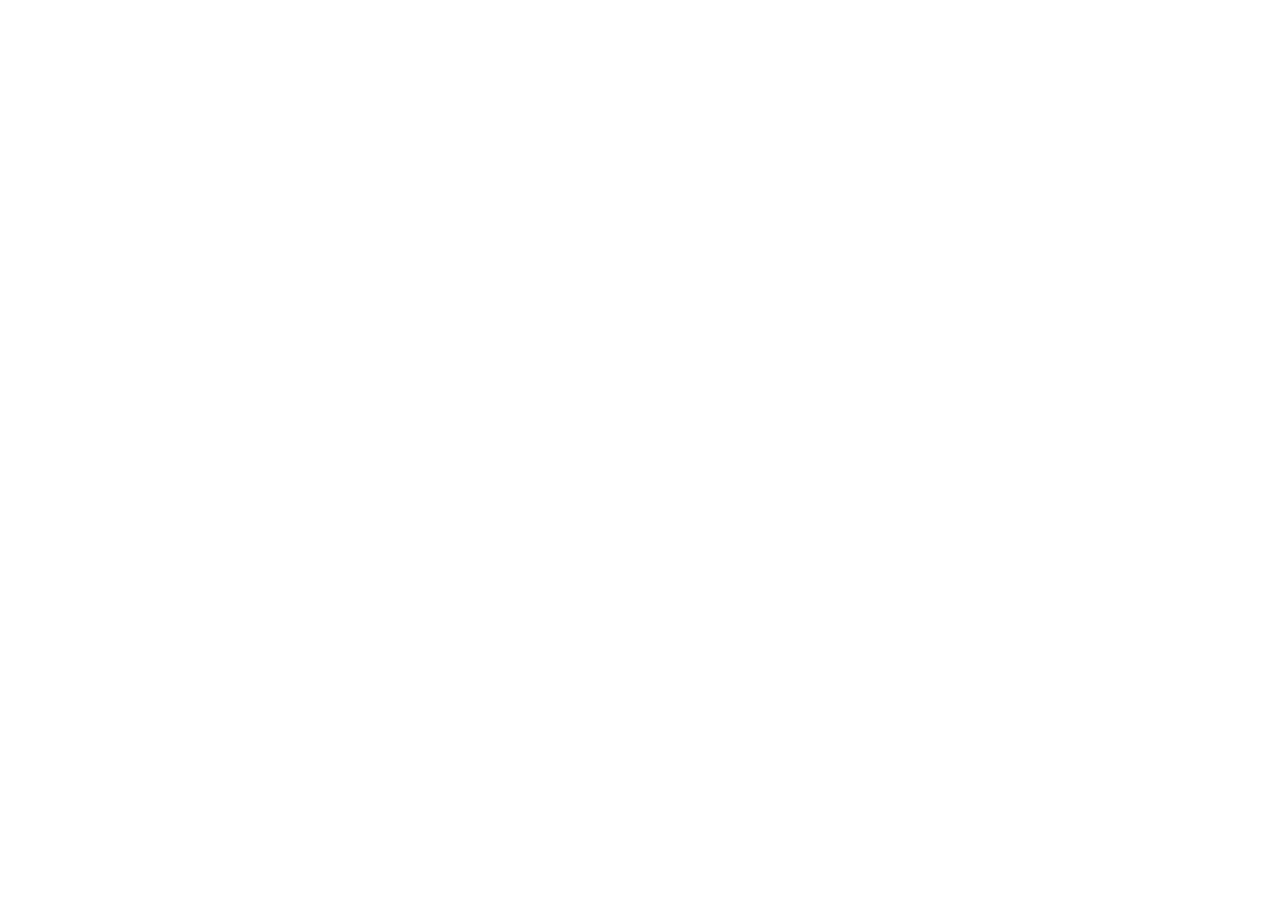
==== index.html @ ae6b5eb0 "Add files via upload" ====
<!DOCTYPE html>
<html lang="fr">
<head>
<meta charset="utf-8">
<meta name="viewport" content="width=device-width, initial-scale=1">
<title>La Dcouverte — média musical indépendant</title>
<meta name="description" content="La Dcouverte : média musical indépendant dédié aux scènes émergentes. Articles, interviews, débats, coups de cœur.">
<meta property="og:title" content="La Dcouverte — média musical indépendant">
<meta property="og:description" content="La musique qu'on écoutera demain, on en parle aujourd'hui.">
<meta property="og:type" content="website">
<link rel="preconnect" href="https://fonts.googleapis.com">
<link rel="preconnect" href="https://fonts.gstatic.com" crossorigin>
<link href="https://fonts.googleapis.com/css2?family=Archivo:wght@600;800;900&family=Inter:wght@400;500;600&display=swap" rel="stylesheet">
<link rel="stylesheet" href="assets/css/style.css">
</head>
<body>
<header data-nav></header>

<main id="app"></main>

<footer data-footer></footer>

<script src="assets/js/config.js"></script>
<script src="data/seed.js"></script>
<script src="assets/js/app.js"></script>
<script>
LAD.boot("index.html", function () {
  var C = LAD.store.content, U = LAD.util, h = C.home, s = C.settings;
  var pub = (C.articles || []).filter(function (a) { return a.published !== false; })
    .sort(function (a, b) { return String(b.date).localeCompare(String(a.date)); });
  var featured = pub.filter(function (a) { return a.slug === h.featuredSlug; })[0] || pub[0];
  var rest = pub.filter(function (a) { return a !== featured; }).slice(0, 3);

  function cover(a, cls, markCls) {
    return a && a.cover
      ? '<img src="' + U.esc(a.cover) + '" alt="' + U.esc(a.title) + '">'
      : LAD.mark(markCls || "mark-sm");
  }

  var html = '';

  /* ---- Hero ---- */
  html += '<section class="hero"><div class="wrap hero-grid">' +
    '<div><span class="kicker">' + U.esc(h.heroKicker || s.tagline) + '</span>' +
    '<h1>' + U.esc(h.heroTitle) + '</h1>' +
    '<p>' + U.esc(h.heroText) + '</p>' +
    '<div class="hero-actions">' +
      '<a class="btn accent" href="' + U.esc(h.heroCtaUrl || "articles.html") + '">' + U.esc(h.heroCtaLabel || "Lire les articles") + '</a>' +
      '<a class="btn ghost" href="forum.html">Poser une question</a>' +
    '</div></div>' +
    '<div class="hero-art">' + (h.heroImage ? '<img src="' + U.esc(h.heroImage) + '" alt="">' : LAD.mark("mark-lg")) + '</div>' +
    '</div></section>';

  /* ---- À la une ---- */
  if (featured) {
    html += '<section class="section"><div class="wrap">' +
      '<div class="section-head"><h2>À la une</h2><a class="link" href="articles.html">Tous les articles →</a></div>' +
      '<a class="feature" href="' + LAD.articleUrl(featured) + '">' +
        '<div class="card-media">' + cover(featured, "", "mark-sm") + '</div>' +
        '<div class="feature-body"><span class="card-kicker">' + U.esc(featured.kicker || "Article") + '</span>' +
        '<h3>' + U.esc(featured.title) + '</h3>' +
        '<p class="muted">' + U.esc(featured.excerpt) + '</p>' +
        '<div class="card-meta"><span>' + U.esc(featured.author || "") + '</span><span>' + U.date(featured.date) + '</span></div>' +
      '</div></a></div></section>';
  }

  /* ---- Actus ---- */
  if ((h.actus || []).length) {
    html += '<section class="section"><div class="wrap">' +
      '<div class="section-head"><h2>Nos actualités</h2></div>' +
      h.actus.map(function (a) {
        var t = '<div><h4>' + U.esc(a.title) + '</h4><p>' + U.esc(a.text) + '</p></div>';
        var inner = '<div class="date">' + U.date(a.date) + '</div>' + t;
        return a.url ? '<a class="actu" href="' + U.esc(a.url) + '">' + inner + '</a>'
                     : '<div class="actu">' + inner + '</div>';
      }).join('') +
      '</div></section>';
  }

  /* ---- Coups de cœur ---- */
  if ((h.coupsDeCoeur || []).length) {
    html += '<section class="section"><div class="wrap">' +
      '<div class="section-head"><h2>Coups de cœur</h2><span class="link">La sélection de la rédaction</span></div>' +
      '<div class="grid c3">' + h.coupsDeCoeur.map(function (c) {
        var body = '<div class="cover">' + (c.cover ? '<img src="' + U.esc(c.cover) + '" alt="">' : U.esc((c.artist || "?")[0])) + '</div>' +
          '<div class="meta"><div class="artist">' + U.esc(c.artist) + '</div>' +
          '<div class="track">' + U.esc(c.title) + '</div>' +
          '<div class="why">' + U.esc(c.why) + '</div></div>';
        return c.listenUrl
          ? '<a class="pick" href="' + U.esc(c.listenUrl) + '" target="_blank" rel="noopener">' + body + '</a>'
          : '<div class="pick">' + body + '</div>';
      }).join('') + '</div></div></section>';
  }

  /* ---- Derniers articles ---- */
  if (rest.length) {
    html += '<section class="section"><div class="wrap">' +
      '<div class="section-head"><h2>À lire aussi</h2></div>' +
      '<div class="grid c3">' + rest.map(function (a) {
        return '<a class="card" href="' + LAD.articleUrl(a) + '">' +
          '<div class="card-media">' + cover(a) + '</div>' +
          '<div class="card-body"><span class="card-kicker">' + U.esc(a.kicker || "Article") + '</span>' +
          '<h3>' + U.esc(a.title) + '</h3><p>' + U.esc(a.excerpt) + '</p>' +
          '<div class="card-meta"><span>' + U.date(a.date) + '</span></div></div></a>';
      }).join('') + '</div></div></section>';
  }

  /* ---- Rubriques ---- */
  if ((h.rubriques || []).length) {
    html += '<section class="section"><div class="wrap">' +
      '<div class="section-head"><h2>Nos formats</h2></div>' +
      '<div class="grid c3">' + h.rubriques.map(function (r) {
        return '<div class="rubrique"><h4>' + U.esc(r.name) + '</h4><p>' + U.esc(r.desc) + '</p></div>';
      }).join('') + '</div></div></section>';
  }

  /* ---- CTA forum ---- */
  html += '<section class="section"><div class="wrap"><div class="panel" style="display:flex;gap:24px;align-items:center;justify-content:space-between;flex-wrap:wrap">' +
    '<div style="max-width:52ch"><h2 style="font-size:28px;margin:0 0 6px">Un avis, une question, une reco ?</h2>' +
    '<p class="muted" style="margin:0">Le blog de La Dcouverte est ouvert : pose ta question, lance un débat, partage une découverte.</p></div>' +
    '<a class="btn accent" href="forum.html">Ouvrir le blog</a></div></div></section>';

  document.getElementById("app").innerHTML = html;
});
</script>
</body>
</html>
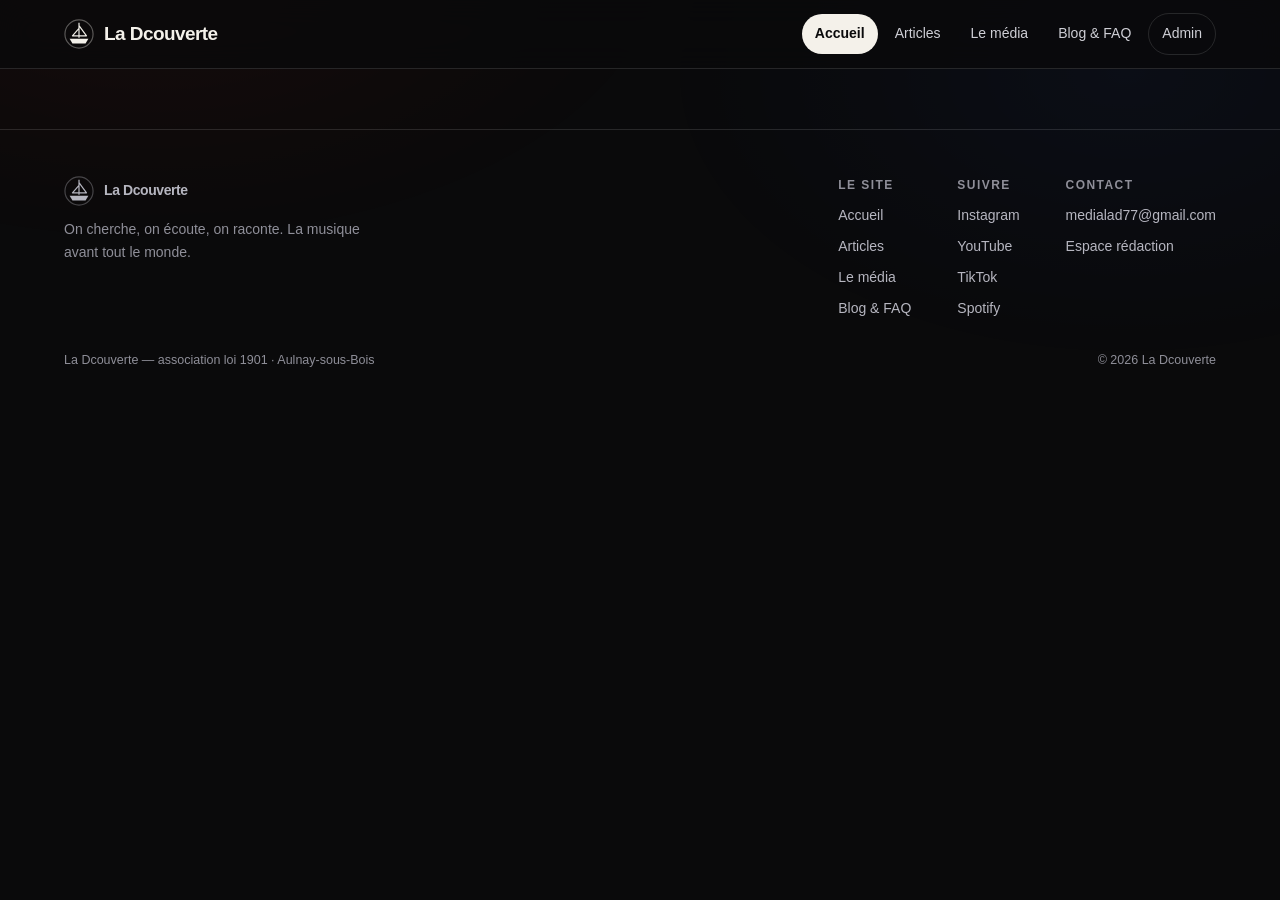
==== commit b12489d3: "Add files via upload" ====
--- a/index.html
+++ b/index.html
@@ -34,7 +34,7 @@
   function cover(a, cls, markCls) {
     return a && a.cover
       ? '<img src="' + U.esc(a.cover) + '" alt="' + U.esc(a.title) + '">'
-      : LAD.mark(markCls || "mark-sm");
+      : LAD.placeholder();
   }
 
   var html = '';
@@ -48,7 +48,7 @@
       '<a class="btn accent" href="' + U.esc(h.heroCtaUrl || "articles.html") + '">' + U.esc(h.heroCtaLabel || "Lire les articles") + '</a>' +
       '<a class="btn ghost" href="forum.html">Poser une question</a>' +
     '</div></div>' +
-    '<div class="hero-art">' + (h.heroImage ? '<img src="' + U.esc(h.heroImage) + '" alt="">' : LAD.mark("mark-lg")) + '</div>' +
+    '<div class="hero-art">' + (h.heroImage ? '<img src="' + U.esc(h.heroImage) + '" alt="">' : LAD.placeholder("hero")) + '</div>' +
     '</div></section>';
 
   /* ---- À la une ---- */
@@ -56,7 +56,7 @@
     html += '<section class="section"><div class="wrap">' +
       '<div class="section-head"><h2>À la une</h2><a class="link" href="articles.html">Tous les articles →</a></div>' +
       '<a class="feature" href="' + LAD.articleUrl(featured) + '">' +
-        '<div class="card-media">' + cover(featured, "", "mark-sm") + '</div>' +
+        '<div class="card-media">' + cover(featured) + '</div>' +
         '<div class="feature-body"><span class="card-kicker">' + U.esc(featured.kicker || "Article") + '</span>' +
         '<h3>' + U.esc(featured.title) + '</h3>' +
         '<p class="muted">' + U.esc(featured.excerpt) + '</p>' +
--- a/assets/css/style.css
+++ b/assets/css/style.css
@@ -0,0 +1,393 @@
+/* ==========================================================================
+   La Dcouverte — feuille de style principale
+   ========================================================================== */
+
+:root {
+  --accent: #ff3b1f;
+  --accent-2: #2f6bff;
+  --ink: #0a0a0b;
+  --ink-2: #121215;
+  --ink-3: #1b1b20;
+  --line: rgba(255, 255, 255, 0.12);
+  --paper: #f4f1ea;
+  --muted: #8f8f99;
+  --radius: 14px;
+  --max: 1200px;
+  --font-display: "Archivo", "Helvetica Neue", Arial, sans-serif;
+  --font-body: "Inter", -apple-system, BlinkMacSystemFont, "Segoe UI", Roboto, sans-serif;
+}
+
+* { box-sizing: border-box; }
+
+html { scroll-behavior: smooth; }
+
+body {
+  margin: 0;
+  background: var(--ink);
+  color: var(--paper);
+  font-family: var(--font-body);
+  font-size: 16px;
+  line-height: 1.65;
+  -webkit-font-smoothing: antialiased;
+}
+
+body::before {
+  content: "";
+  position: fixed;
+  inset: 0;
+  pointer-events: none;
+  z-index: 0;
+  opacity: 0.35;
+  background:
+    radial-gradient(900px 500px at 12% -5%, rgba(255, 59, 31, 0.16), transparent 60%),
+    radial-gradient(800px 500px at 88% 8%, rgba(47, 107, 255, 0.14), transparent 60%);
+}
+
+img { max-width: 100%; display: block; }
+a { color: inherit; text-decoration: none; }
+
+h1, h2, h3, h4 {
+  font-family: var(--font-display);
+  font-weight: 800;
+  letter-spacing: -0.02em;
+  line-height: 1.05;
+  margin: 0 0 0.5em;
+}
+
+.wrap { width: 100%; max-width: var(--max); margin: 0 auto; padding: 0 24px; position: relative; z-index: 1; }
+.stack > * + * { margin-top: 14px; }
+.muted { color: var(--muted); }
+.center { text-align: center; }
+.hide { display: none !important; }
+
+/* ---------- Nav ---------------------------------------------------------- */
+.nav {
+  position: sticky;
+  top: 0;
+  z-index: 50;
+  background: rgba(10, 10, 11, 0.78);
+  backdrop-filter: blur(14px);
+  border-bottom: 1px solid var(--line);
+}
+.nav-inner { display: flex; align-items: center; gap: 24px; height: 68px; }
+.brand { display: flex; align-items: center; gap: 10px; font-family: var(--font-display); font-weight: 800; letter-spacing: -0.03em; font-size: 19px; }
+.brand img { height: 30px; width: auto; }
+.brand .mark { width: 30px; height: 30px; flex: 0 0 30px; }
+.nav-links { display: flex; gap: 4px; margin-left: auto; align-items: center; flex-wrap: wrap; }
+.nav-links a {
+  padding: 8px 13px;
+  border-radius: 999px;
+  font-size: 14px;
+  font-weight: 500;
+  color: #cfcfd6;
+  transition: 0.18s;
+}
+.nav-links a:hover { background: rgba(255, 255, 255, 0.08); color: #fff; }
+.nav-links a.active { background: var(--paper); color: var(--ink); font-weight: 600; }
+.nav-burger { display: none; margin-left: auto; background: none; border: 1px solid var(--line); color: var(--paper); border-radius: 10px; padding: 8px 11px; font-size: 16px; }
+
+/* ---------- Boutons ------------------------------------------------------ */
+.btn {
+  display: inline-flex;
+  align-items: center;
+  gap: 8px;
+  padding: 12px 22px;
+  border-radius: 999px;
+  border: 1px solid transparent;
+  background: var(--paper);
+  color: var(--ink);
+  font-weight: 600;
+  font-size: 15px;
+  cursor: pointer;
+  transition: 0.18s;
+  font-family: var(--font-body);
+}
+.btn:hover { transform: translateY(-1px); }
+.btn.accent { background: var(--accent); color: #fff; }
+.btn.ghost { background: transparent; border-color: var(--line); color: var(--paper); }
+.btn.ghost:hover { border-color: var(--paper); }
+.btn.sm { padding: 8px 15px; font-size: 13px; }
+.btn.danger { background: transparent; border-color: rgba(255, 59, 31, 0.5); color: #ff7c68; }
+
+/* ---------- Hero -------------------------------------------------------- */
+.hero { padding: 88px 0 64px; }
+.hero-grid { display: grid; grid-template-columns: 1.15fr 0.85fr; gap: 56px; align-items: center; }
+.kicker {
+  display: inline-block;
+  font-size: 12px;
+  font-weight: 700;
+  letter-spacing: 0.16em;
+  text-transform: uppercase;
+  color: var(--accent);
+  margin-bottom: 18px;
+}
+.hero h1 { font-size: clamp(38px, 6vw, 74px); }
+.hero p { font-size: 18px; color: #cbcbd4; max-width: 56ch; }
+.hero-actions { display: flex; gap: 12px; flex-wrap: wrap; margin-top: 26px; }
+.hero-art {
+  aspect-ratio: 4 / 5;
+  border-radius: 20px;
+  border: 1px solid var(--line);
+  overflow: hidden;
+  background:
+    linear-gradient(140deg, rgba(255, 59, 31, 0.28), rgba(47, 107, 255, 0.22)),
+    var(--ink-2);
+  display: grid;
+  place-items: center;
+}
+.hero-art img { width: 100%; height: 100%; object-fit: cover; }
+.hero-art .mark-lg { width: 46%; opacity: 0.9; }
+
+/* ---------- Sections ---------------------------------------------------- */
+.section { padding: 56px 0; }
+.section-head { display: flex; align-items: flex-end; justify-content: space-between; gap: 20px; margin-bottom: 28px; flex-wrap: wrap; }
+.section-head h2 { font-size: clamp(26px, 3.4vw, 40px); margin: 0; }
+.section-head .link { font-size: 14px; color: var(--muted); border-bottom: 1px solid var(--line); padding-bottom: 2px; }
+.section-head .link:hover { color: var(--paper); border-color: var(--paper); }
+.divider { height: 1px; background: var(--line); border: 0; margin: 0; }
+
+/* ---------- Grilles / cartes -------------------------------------------- */
+.grid { display: grid; gap: 22px; }
+.grid.c2 { grid-template-columns: repeat(2, 1fr); }
+.grid.c3 { grid-template-columns: repeat(3, 1fr); }
+.grid.c4 { grid-template-columns: repeat(4, 1fr); }
+
+.card {
+  background: var(--ink-2);
+  border: 1px solid var(--line);
+  border-radius: var(--radius);
+  overflow: hidden;
+  transition: 0.2s;
+  display: flex;
+  flex-direction: column;
+}
+.card:hover { border-color: rgba(255, 255, 255, 0.28); transform: translateY(-2px); }
+.card-media {
+  aspect-ratio: 16 / 10;
+  background: linear-gradient(135deg, rgba(255, 59, 31, 0.22), rgba(47, 107, 255, 0.2)), var(--ink-3);
+  display: grid;
+  place-items: center;
+  position: relative;
+}
+.card-media img { width: 100%; height: 100%; object-fit: cover; }
+.card-media .mark-sm { width: 34%; opacity: 0.5; }
+.card-body { padding: 18px 20px 22px; display: flex; flex-direction: column; gap: 8px; flex: 1; }
+.card-kicker { font-size: 11px; font-weight: 700; letter-spacing: 0.14em; text-transform: uppercase; color: var(--accent); }
+.card h3 { font-size: 20px; margin: 0; }
+.card p { margin: 0; font-size: 14.5px; color: #b6b6c0; }
+.card-meta { margin-top: auto; padding-top: 10px; font-size: 12.5px; color: var(--muted); display: flex; gap: 10px; flex-wrap: wrap; }
+
+.feature { display: grid; grid-template-columns: 1.1fr 1fr; gap: 0; border: 1px solid var(--line); border-radius: 18px; overflow: hidden; background: var(--ink-2); }
+.feature .card-media { aspect-ratio: auto; min-height: 320px; }
+.feature-body { padding: 40px; display: flex; flex-direction: column; justify-content: center; gap: 14px; }
+.feature-body h3 { font-size: clamp(24px, 3vw, 36px); margin: 0; }
+
+.actu {
+  display: grid;
+  grid-template-columns: 92px 1fr;
+  gap: 18px;
+  padding: 20px 0;
+  border-top: 1px solid var(--line);
+  align-items: baseline;
+}
+.actu:last-child { border-bottom: 1px solid var(--line); }
+.actu .date { font-size: 12px; letter-spacing: 0.08em; text-transform: uppercase; color: var(--muted); }
+.actu h4 { margin: 0 0 4px; font-size: 19px; }
+.actu p { margin: 0; font-size: 14.5px; color: #b6b6c0; }
+
+.pick { display: flex; gap: 16px; align-items: center; background: var(--ink-2); border: 1px solid var(--line); border-radius: var(--radius); padding: 14px; }
+.pick .cover { width: 76px; height: 76px; flex: 0 0 76px; border-radius: 10px; overflow: hidden; background: linear-gradient(135deg, var(--accent), var(--accent-2)); display: grid; place-items: center; font-family: var(--font-display); font-size: 22px; color: #fff; }
+.pick .cover img { width: 100%; height: 100%; object-fit: cover; }
+.pick .meta { min-width: 0; }
+.pick .artist { font-family: var(--font-display); font-size: 16px; font-weight: 800; }
+.pick .track { font-size: 14px; color: var(--accent); }
+.pick .why { font-size: 13.5px; color: #a9a9b4; margin-top: 3px; }
+
+.tag { display: inline-block; font-size: 11.5px; padding: 4px 10px; border: 1px solid var(--line); border-radius: 999px; color: #b6b6c0; }
+.chip-row { display: flex; gap: 8px; flex-wrap: wrap; }
+.chip {
+  font-size: 13px;
+  padding: 8px 15px;
+  border-radius: 999px;
+  border: 1px solid var(--line);
+  background: transparent;
+  color: #cfcfd6;
+  cursor: pointer;
+  font-family: var(--font-body);
+}
+.chip.on { background: var(--paper); color: var(--ink); border-color: var(--paper); font-weight: 600; }
+
+.rubrique { border: 1px solid var(--line); border-radius: var(--radius); padding: 22px; background: var(--ink-2); }
+.rubrique h4 { font-size: 18px; margin: 0 0 6px; }
+.rubrique p { margin: 0; font-size: 14px; color: #a9a9b4; }
+
+/* ---------- Article ----------------------------------------------------- */
+.article-head { padding: 64px 0 30px; max-width: 820px; }
+.article-head h1 { font-size: clamp(32px, 5vw, 58px); }
+.article-meta { display: flex; gap: 14px; flex-wrap: wrap; font-size: 13.5px; color: var(--muted); margin-top: 18px; }
+.article-cover { border-radius: 18px; overflow: hidden; border: 1px solid var(--line); margin-bottom: 40px; max-height: 520px; }
+.article-body { max-width: 720px; margin: 0 auto 60px; font-size: 17.5px; }
+.article-body > * + * { margin-top: 26px; }
+.article-body p { color: #d8d8de; }
+.article-body h2 { font-size: 27px; margin: 46px 0 -8px; }
+.article-body blockquote {
+  margin: 34px 0;
+  padding: 4px 0 4px 24px;
+  border-left: 3px solid var(--accent);
+  font-family: var(--font-display);
+  font-size: 24px;
+  line-height: 1.25;
+}
+.article-body figure { margin: 0; }
+.article-body figcaption { font-size: 13px; color: var(--muted); margin-top: 8px; }
+.article-body img { border-radius: 12px; border: 1px solid var(--line); }
+.embed { position: relative; border-radius: 12px; overflow: hidden; border: 1px solid var(--line); background: var(--ink-2); }
+.embed.video { aspect-ratio: 16 / 9; }
+.embed iframe { width: 100%; height: 100%; border: 0; display: block; }
+.embed.audio { aspect-ratio: auto; }
+.embed.audio iframe { height: 152px; }
+.embed.audio.tall iframe { height: 352px; }
+.linkcard {
+  display: flex; align-items: center; gap: 14px;
+  border: 1px solid var(--line); border-radius: 12px; padding: 16px 18px; background: var(--ink-2);
+}
+.linkcard:hover { border-color: var(--paper); }
+.linkcard .ic { width: 34px; height: 34px; flex: 0 0 34px; border-radius: 9px; background: var(--accent); display: grid; place-items: center; font-size: 15px; }
+.linkcard .u { font-size: 13px; color: var(--muted); word-break: break-all; }
+
+/* ---------- Histoire ---------------------------------------------------- */
+.stats { display: grid; grid-template-columns: repeat(4, 1fr); gap: 18px; }
+.stat { border: 1px solid var(--line); border-radius: var(--radius); padding: 24px; background: var(--ink-2); }
+.stat .v { font-family: var(--font-display); font-size: 34px; font-weight: 800; }
+.stat .l { font-size: 13px; color: var(--muted); }
+
+.timeline { position: relative; padding-left: 26px; }
+.timeline::before { content: ""; position: absolute; left: 5px; top: 8px; bottom: 8px; width: 1px; background: var(--line); }
+.tl-item { position: relative; padding: 0 0 30px; }
+.tl-item::before { content: ""; position: absolute; left: -25px; top: 8px; width: 11px; height: 11px; border-radius: 50%; background: var(--accent); box-shadow: 0 0 0 4px rgba(255, 59, 31, 0.16); }
+.tl-item .y { font-family: var(--font-display); font-size: 13px; letter-spacing: 0.1em; color: var(--accent); }
+.tl-item h4 { margin: 4px 0 4px; font-size: 20px; }
+.tl-item p { margin: 0; font-size: 15px; color: #b6b6c0; }
+
+.member { text-align: center; }
+.member .ph {
+  aspect-ratio: 1;
+  border-radius: 16px;
+  overflow: hidden;
+  border: 1px solid var(--line);
+  background: linear-gradient(135deg, rgba(255, 59, 31, 0.25), rgba(47, 107, 255, 0.22)), var(--ink-3);
+  display: grid; place-items: center;
+  font-family: var(--font-display); font-size: 32px; color: rgba(255, 255, 255, 0.75);
+  margin-bottom: 12px;
+}
+.member .ph img { width: 100%; height: 100%; object-fit: cover; }
+.member .n { font-family: var(--font-display); font-size: 17px; font-weight: 800; }
+.member .r { font-size: 13px; color: var(--accent); }
+.member .b { font-size: 13.5px; color: #a9a9b4; margin-top: 6px; }
+
+/* ---------- Forum ------------------------------------------------------- */
+.thread { border: 1px solid var(--line); border-radius: var(--radius); background: var(--ink-2); padding: 22px; }
+.thread + .thread { margin-top: 16px; }
+.thread-head { display: flex; align-items: center; gap: 10px; flex-wrap: wrap; margin-bottom: 8px; }
+.thread h3 { font-size: 20px; margin: 6px 0; }
+.thread .body { font-size: 15px; color: #c6c6ce; margin: 0; }
+.thread-foot { display: flex; gap: 12px; align-items: center; margin-top: 14px; flex-wrap: wrap; font-size: 13px; color: var(--muted); }
+.replies { margin-top: 16px; border-top: 1px solid var(--line); padding-top: 14px; display: grid; gap: 12px; }
+.reply { display: grid; grid-template-columns: 34px 1fr; gap: 12px; }
+.reply .av { width: 34px; height: 34px; border-radius: 50%; background: var(--ink-3); border: 1px solid var(--line); display: grid; place-items: center; font-size: 13px; font-weight: 700; }
+.reply.team .av { background: var(--accent); border-color: var(--accent); color: #fff; }
+.reply .who { font-size: 13.5px; font-weight: 600; }
+.reply .txt { font-size: 14.5px; color: #c6c6ce; }
+.badge { font-size: 10.5px; font-weight: 700; letter-spacing: 0.1em; text-transform: uppercase; padding: 3px 8px; border-radius: 999px; background: rgba(255, 59, 31, 0.16); color: #ff8b78; }
+.badge.blue { background: rgba(47, 107, 255, 0.18); color: #9db8ff; }
+.badge.grey { background: rgba(255, 255, 255, 0.08); color: #b6b6c0; }
+
+/* ---------- Formulaires ------------------------------------------------- */
+label { display: block; font-size: 12.5px; font-weight: 600; letter-spacing: 0.06em; text-transform: uppercase; color: var(--muted); margin-bottom: 6px; }
+input, textarea, select {
+  width: 100%;
+  background: var(--ink-3);
+  border: 1px solid var(--line);
+  border-radius: 10px;
+  color: var(--paper);
+  padding: 12px 14px;
+  font-size: 15px;
+  font-family: var(--font-body);
+}
+input:focus, textarea:focus, select:focus { outline: none; border-color: var(--accent); }
+textarea { min-height: 110px; resize: vertical; line-height: 1.6; }
+.field + .field { margin-top: 16px; }
+.row { display: grid; gap: 16px; grid-template-columns: repeat(2, 1fr); }
+.row.c3 { grid-template-columns: repeat(3, 1fr); }
+.panel { border: 1px solid var(--line); border-radius: var(--radius); background: var(--ink-2); padding: 24px; }
+
+/* ---------- Footer ------------------------------------------------------ */
+.footer { border-top: 1px solid var(--line); margin-top: 60px; padding: 46px 0 34px; }
+.footer-grid { display: flex; gap: 30px; justify-content: space-between; flex-wrap: wrap; }
+.footer a { color: #b6b6c0; font-size: 14px; }
+.footer a:hover { color: var(--paper); }
+.footer .cols { display: flex; gap: 46px; flex-wrap: wrap; }
+.footer .col { display: grid; gap: 8px; align-content: start; }
+.footer .col strong { font-size: 12px; letter-spacing: 0.12em; text-transform: uppercase; color: var(--muted); font-weight: 700; }
+.footer .fine { font-size: 12.5px; color: var(--muted); margin-top: 30px; display: flex; justify-content: space-between; gap: 16px; flex-wrap: wrap; }
+
+/* ---------- Admin ------------------------------------------------------- */
+.admin-shell { display: grid; grid-template-columns: 232px 1fr; min-height: calc(100vh - 68px); }
+.admin-side { border-right: 1px solid var(--line); padding: 26px 18px; background: var(--ink-2); }
+.admin-side .grp { font-size: 11px; letter-spacing: 0.14em; text-transform: uppercase; color: var(--muted); margin: 20px 0 8px; font-weight: 700; }
+.admin-side button {
+  display: block; width: 100%; text-align: left;
+  background: transparent; border: 0; color: #cfcfd6;
+  padding: 10px 13px; border-radius: 9px; font-size: 14.5px; cursor: pointer; font-family: var(--font-body);
+}
+.admin-side button:hover { background: rgba(255, 255, 255, 0.07); }
+.admin-side button.on { background: var(--paper); color: var(--ink); font-weight: 600; }
+.admin-main { padding: 30px 34px 80px; min-width: 0; }
+.admin-head { display: flex; align-items: center; justify-content: space-between; gap: 16px; margin-bottom: 24px; flex-wrap: wrap; }
+.admin-head h2 { margin: 0; font-size: 27px; }
+.list-item {
+  display: flex; align-items: center; gap: 14px;
+  border: 1px solid var(--line); border-radius: 12px; padding: 14px 16px; background: var(--ink-2);
+}
+.list-item + .list-item { margin-top: 10px; }
+.list-item .t { font-weight: 600; font-size: 15.5px; }
+.list-item .s { font-size: 12.5px; color: var(--muted); }
+.list-item .acts { margin-left: auto; display: flex; gap: 8px; flex-wrap: wrap; }
+.block-edit { border: 1px solid var(--line); border-radius: 12px; padding: 16px; background: var(--ink-3); }
+.block-edit + .block-edit { margin-top: 12px; }
+.block-edit .bh { display: flex; align-items: center; gap: 10px; margin-bottom: 10px; }
+.block-edit .bh select { width: auto; padding: 7px 10px; font-size: 13px; }
+.toast {
+  position: fixed; bottom: 26px; left: 50%; transform: translateX(-50%);
+  background: var(--paper); color: var(--ink); padding: 13px 22px; border-radius: 999px;
+  font-weight: 600; font-size: 14.5px; z-index: 200; box-shadow: 0 14px 40px rgba(0, 0, 0, 0.5);
+  opacity: 0; pointer-events: none; transition: 0.25s;
+}
+.toast.show { opacity: 1; transform: translateX(-50%) translateY(-4px); }
+.login-box { max-width: 400px; margin: 90px auto; }
+.status-pill { font-size: 12px; padding: 5px 11px; border-radius: 999px; border: 1px solid var(--line); color: var(--muted); }
+.status-pill.live { border-color: rgba(60, 220, 130, 0.4); color: #6ee7a8; }
+
+/* ---------- Responsive -------------------------------------------------- */
+@media (max-width: 980px) {
+  .hero-grid { grid-template-columns: 1fr; }
+  .hero-art { display: none; }
+  .grid.c3, .grid.c4 { grid-template-columns: repeat(2, 1fr); }
+  .feature { grid-template-columns: 1fr; }
+  .stats { grid-template-columns: repeat(2, 1fr); }
+  .admin-shell { grid-template-columns: 1fr; }
+  .admin-side { border-right: 0; border-bottom: 1px solid var(--line); }
+  .admin-main { padding: 24px 20px 70px; }
+}
+@media (max-width: 680px) {
+  .hero { padding: 56px 0 40px; }
+  .nav-burger { display: block; }
+  .nav-links { display: none; position: absolute; top: 68px; left: 0; right: 0; background: var(--ink-2); border-bottom: 1px solid var(--line); padding: 12px; flex-direction: column; }
+  .nav-links.open { display: flex; }
+  .nav-links a { width: 100%; }
+  .grid.c2, .grid.c3, .grid.c4 { grid-template-columns: 1fr; }
+  .row, .row.c3 { grid-template-columns: 1fr; }
+  .actu { grid-template-columns: 1fr; gap: 6px; }
+  .feature-body { padding: 26px; }
+  .stats { grid-template-columns: 1fr 1fr; }
+}
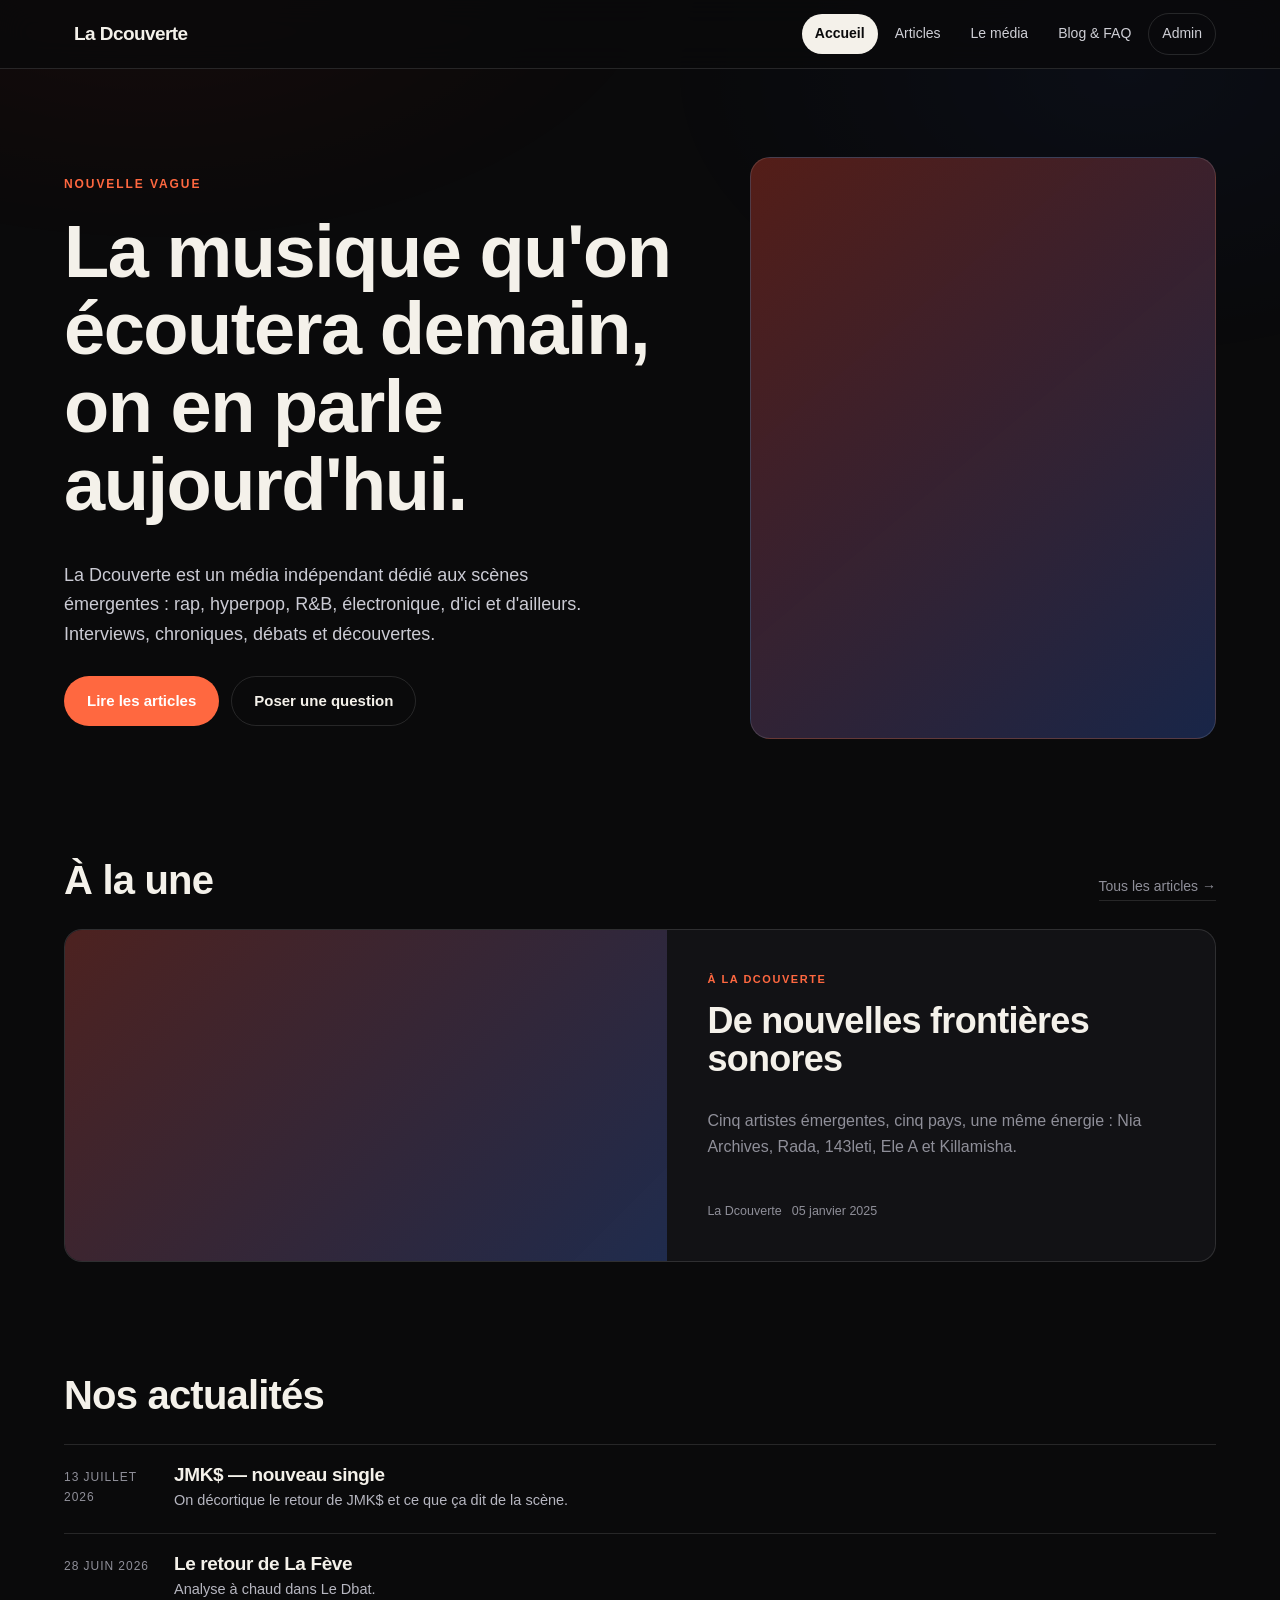
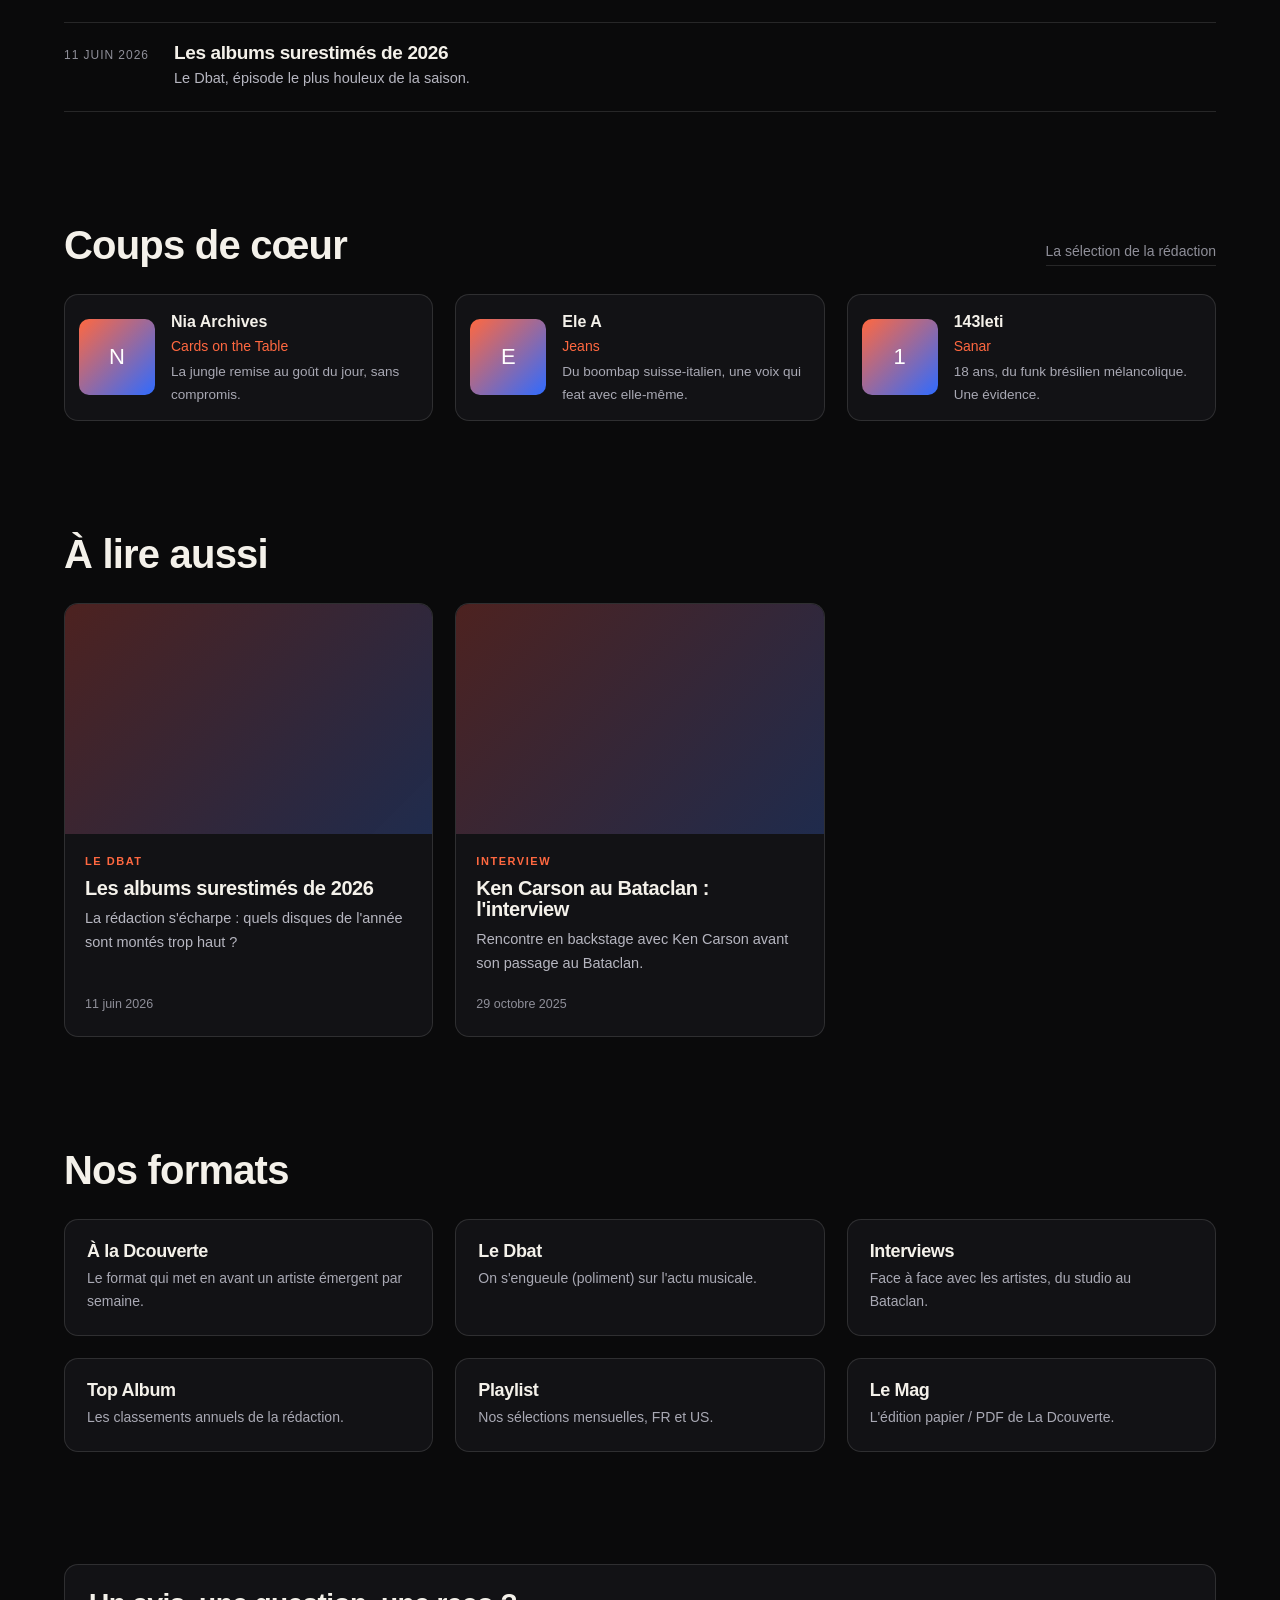
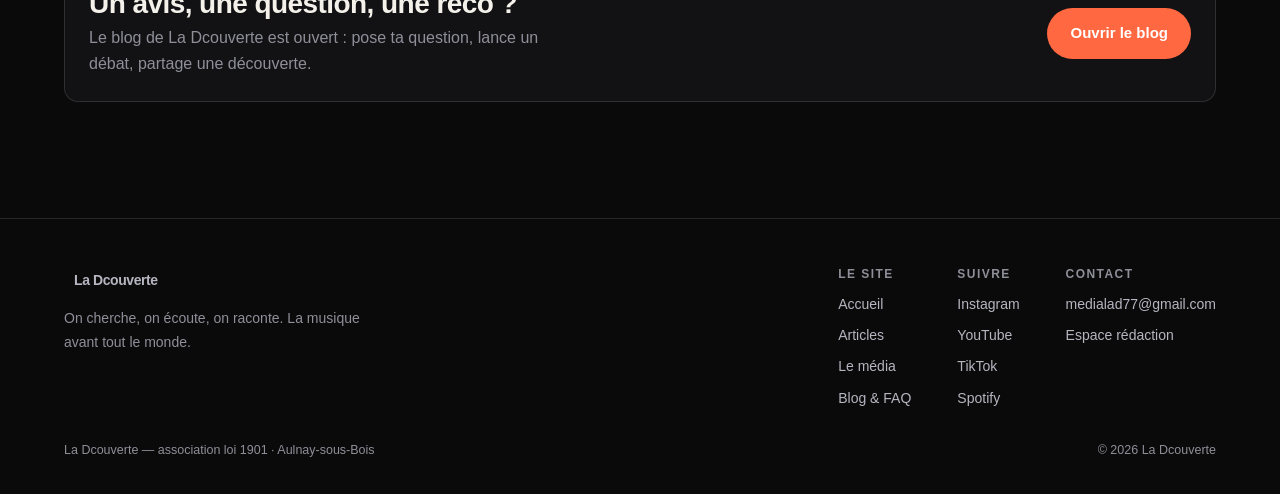
==== commit 2019ca5a: "Add files via upload" ====
--- a/index.html
+++ b/index.html
@@ -11,7 +11,7 @@
 <link rel="preconnect" href="https://fonts.googleapis.com">
 <link rel="preconnect" href="https://fonts.gstatic.com" crossorigin>
 <link href="https://fonts.googleapis.com/css2?family=Archivo:wght@600;800;900&family=Inter:wght@400;500;600&display=swap" rel="stylesheet">
-<link rel="stylesheet" href="assets/css/style.css">
+<link rel="stylesheet" href="assets/css/style.css?v=2">
 </head>
 <body>
 <header data-nav></header>
@@ -20,9 +20,9 @@
 
 <footer data-footer></footer>
 
-<script src="assets/js/config.js"></script>
-<script src="data/seed.js"></script>
-<script src="assets/js/app.js"></script>
+<script src="assets/js/config.js?v=2"></script>
+<script src="data/seed.js?v=2"></script>
+<script src="assets/js/app.js?v=2"></script>
 <script>
 LAD.boot("index.html", function () {
   var C = LAD.store.content, U = LAD.util, h = C.home, s = C.settings;
--- a/assets/css/style.css
+++ b/assets/css/style.css
@@ -171,6 +171,10 @@
 }
 .card-media img { width: 100%; height: 100%; object-fit: cover; }
 .card-media .mark-sm { width: 34%; opacity: 0.5; }
+.card-media .ph-logo, .hero-art .ph-logo, .member .ph .ph-logo {
+  width: 36%; height: auto; opacity: 0.5; object-fit: contain;
+}
+.hero-art .ph-logo.big { width: 48%; opacity: 0.9; }
 .card-body { padding: 18px 20px 22px; display: flex; flex-direction: column; gap: 8px; flex: 1; }
 .card-kicker { font-size: 11px; font-weight: 700; letter-spacing: 0.14em; text-transform: uppercase; color: var(--accent); }
 .card h3 { font-size: 20px; margin: 0; }
